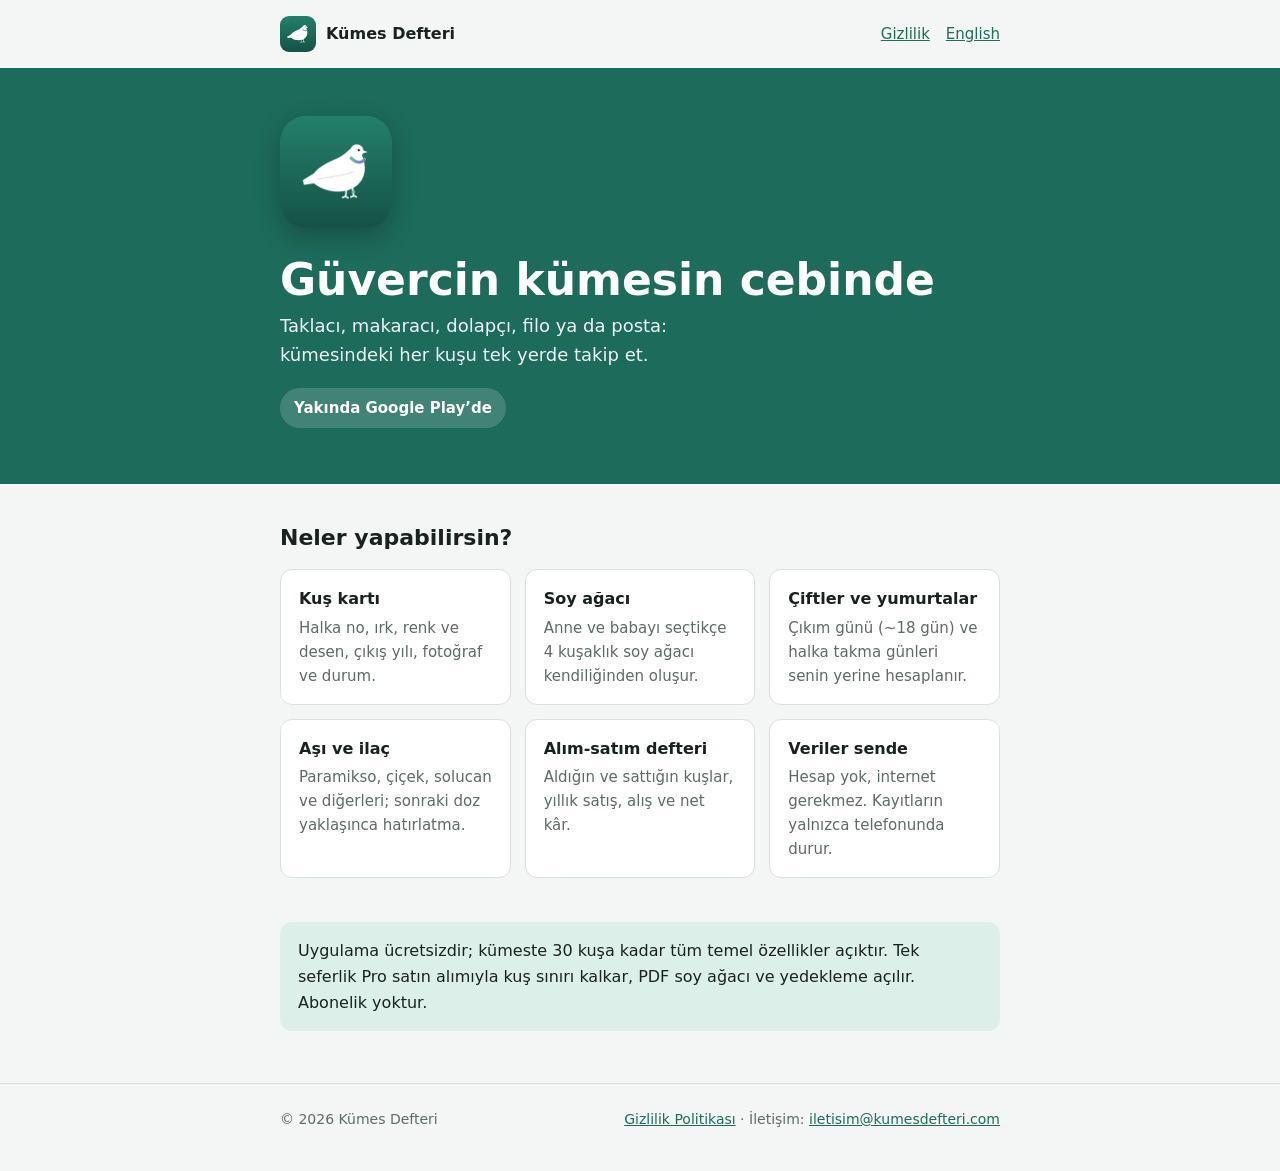
==== index.html @ eaa9dd6f "Kümes Defteri sitesi: tanıtım ve gizlilik sayfaları (TR/EN) Co-Authored-By: Claude Opus 5.5 <noreply" ====
<!doctype html>
<html lang="tr">
<head>
  <meta charset="utf-8">
  <meta name="viewport" content="width=device-width, initial-scale=1">
  <title>Kümes Defteri – Güvercin kümes takip uygulaması</title>
  <meta name="description" content="Güvercin yetiştiricileri için kümes defteri: soy ağacı, halka, çift ve yumurta takibi, aşı hatırlatmaları ve alım-satım defteri.">
  <link rel="icon" href="/favicon.png">
  <link rel="alternate" hreflang="en" href="https://kumesdefteri.com/en/">
  <meta property="og:title" content="Kümes Defteri">
  <meta property="og:description" content="Güvercin kümesin cebinde.">
  <meta property="og:image" content="https://kumesdefteri.com/img/og-tr.png">
  <link rel="stylesheet" href="/style.css">
</head>
<body>
  <div class="wrap">
    <header class="top">
      <a class="brand" href="/"><img src="/img/icon.png" alt="">Kümes Defteri</a>
      <nav><a href="/gizlilik/">Gizlilik</a><a href="/en/" lang="en">English</a></nav>
    </header>
  </div>

  <div class="hero">
    <div class="wrap">
      <img src="/img/icon.png" alt="Kümes Defteri simgesi">
      <div>
        <h1>Güvercin kümesin cebinde</h1>
        <p>Taklacı, makaracı, dolapçı, filo ya da posta: kümesindeki her kuşu tek yerde takip et.</p>
        <span class="badge">Yakında Google Play’de</span>
      </div>
    </div>
  </div>

  <main class="wrap">
    <section>
      <h2>Neler yapabilirsin?</h2>
      <div class="features">
        <div class="card"><h3>Kuş kartı</h3><p>Halka no, ırk, renk ve desen, çıkış yılı, fotoğraf ve durum.</p></div>
        <div class="card"><h3>Soy ağacı</h3><p>Anne ve babayı seçtikçe 4 kuşaklık soy ağacı kendiliğinden oluşur.</p></div>
        <div class="card"><h3>Çiftler ve yumurtalar</h3><p>Çıkım günü (~18 gün) ve halka takma günleri senin yerine hesaplanır.</p></div>
        <div class="card"><h3>Aşı ve ilaç</h3><p>Paramikso, çiçek, solucan ve diğerleri; sonraki doz yaklaşınca hatırlatma.</p></div>
        <div class="card"><h3>Alım-satım defteri</h3><p>Aldığın ve sattığın kuşlar, yıllık satış, alış ve net kâr.</p></div>
        <div class="card"><h3>Veriler sende</h3><p>Hesap yok, internet gerekmez. Kayıtların yalnızca telefonunda durur.</p></div>
      </div>
    </section>

    <section>
      <div class="note">
        Uygulama ücretsizdir; kümeste 30 kuşa kadar tüm temel özellikler açıktır. Tek seferlik Pro satın alımıyla kuş sınırı kalkar, PDF soy ağacı ve yedekleme açılır. Abonelik yoktur.
      </div>
    </section>
  </main>

  <footer>
    <div class="wrap">
      <span>© 2026 Kümes Defteri</span>
      <span><a href="/gizlilik/">Gizlilik Politikası</a> · İletişim: <a href="mailto:iletisim@kumesdefteri.com">iletisim@kumesdefteri.com</a></span>
    </div>
  </footer>
</body>
</html>
---- style.css ----
/* Kümes Defteri / LoftBook sitesi. Uygulamanın renkleriyle aynı: arduvaz nötrler + güvercin boynu yeşili. */
:root {
  --bg: #f4f6f5;
  --surface: #ffffff;
  --text: #1a2220;
  --muted: #5e6b67;
  --border: #d9e0dd;
  --accent: #1f6e5a;
  --accent-soft: #ddefe9;
  --hero: #1d6b5a;
  --hero-text: #ffffff;
  --font: system-ui, -apple-system, "Segoe UI", Roboto, Arial, sans-serif;
}
@media (prefers-color-scheme: dark) {
  :root {
    --bg: #101615;
    --surface: #18201e;
    --text: #e6edea;
    --muted: #9aa8a3;
    --border: #2b3633;
    --accent: #5bc2a3;
    --accent-soft: #17322b;
    --hero: #155247;
  }
}
* { box-sizing: border-box; }
body { margin: 0; background: var(--bg); color: var(--text); font-family: var(--font); line-height: 1.6; }
a { color: var(--accent); }
.wrap { max-width: 760px; margin: 0 auto; padding: 0 20px; }
header.top { display: flex; align-items: center; justify-content: space-between; gap: 12px; padding: 16px 0; }
header.top .brand { display: flex; align-items: center; gap: 10px; font-weight: 800; color: var(--text); text-decoration: none; }
header.top .brand img { width: 36px; height: 36px; border-radius: 9px; }
header.top nav { display: flex; gap: 16px; font-size: 15px; }
.hero { background: var(--hero); color: var(--hero-text); padding: 48px 0 56px; }
.hero .wrap { display: flex; gap: 28px; align-items: center; flex-wrap: wrap; }
.hero img { width: 112px; height: 112px; border-radius: 26px; box-shadow: 0 8px 24px rgba(0, 0, 0, 0.25); }
.hero h1 { margin: 0 0 8px; font-size: clamp(30px, 6vw, 44px); line-height: 1.1; text-wrap: balance; }
.hero p { margin: 0; font-size: 18px; opacity: 0.92; max-width: 34ch; }
.badge { display: inline-block; margin-top: 18px; padding: 8px 14px; border-radius: 999px; background: rgba(255, 255, 255, 0.16); font-weight: 700; font-size: 15px; }
section { padding: 36px 0 8px; }
h2 { font-size: 22px; margin: 0 0 14px; }
.features { display: grid; grid-template-columns: repeat(auto-fit, minmax(220px, 1fr)); gap: 14px; }
.card { background: var(--surface); border: 1px solid var(--border); border-radius: 12px; padding: 16px 18px; }
.card h3 { margin: 0 0 4px; font-size: 16px; }
.card p { margin: 0; color: var(--muted); font-size: 15px; }
.note { background: var(--accent-soft); border-radius: 12px; padding: 16px 18px; }
footer { margin-top: 44px; padding: 24px 0 40px; border-top: 1px solid var(--border); color: var(--muted); font-size: 14px; }
footer .wrap { display: flex; flex-wrap: wrap; gap: 8px 20px; justify-content: space-between; }
/* Gizlilik sayfaları */
article { padding: 28px 0 8px; }
article h1 { font-size: 28px; line-height: 1.2; margin: 0 0 4px; text-wrap: balance; }
article .updated { color: var(--muted); margin: 0 0 24px; }
article h2 { font-size: 19px; margin: 28px 0 8px; }
article ul { padding-left: 1.2em; }
article li { margin: 4px 0; }
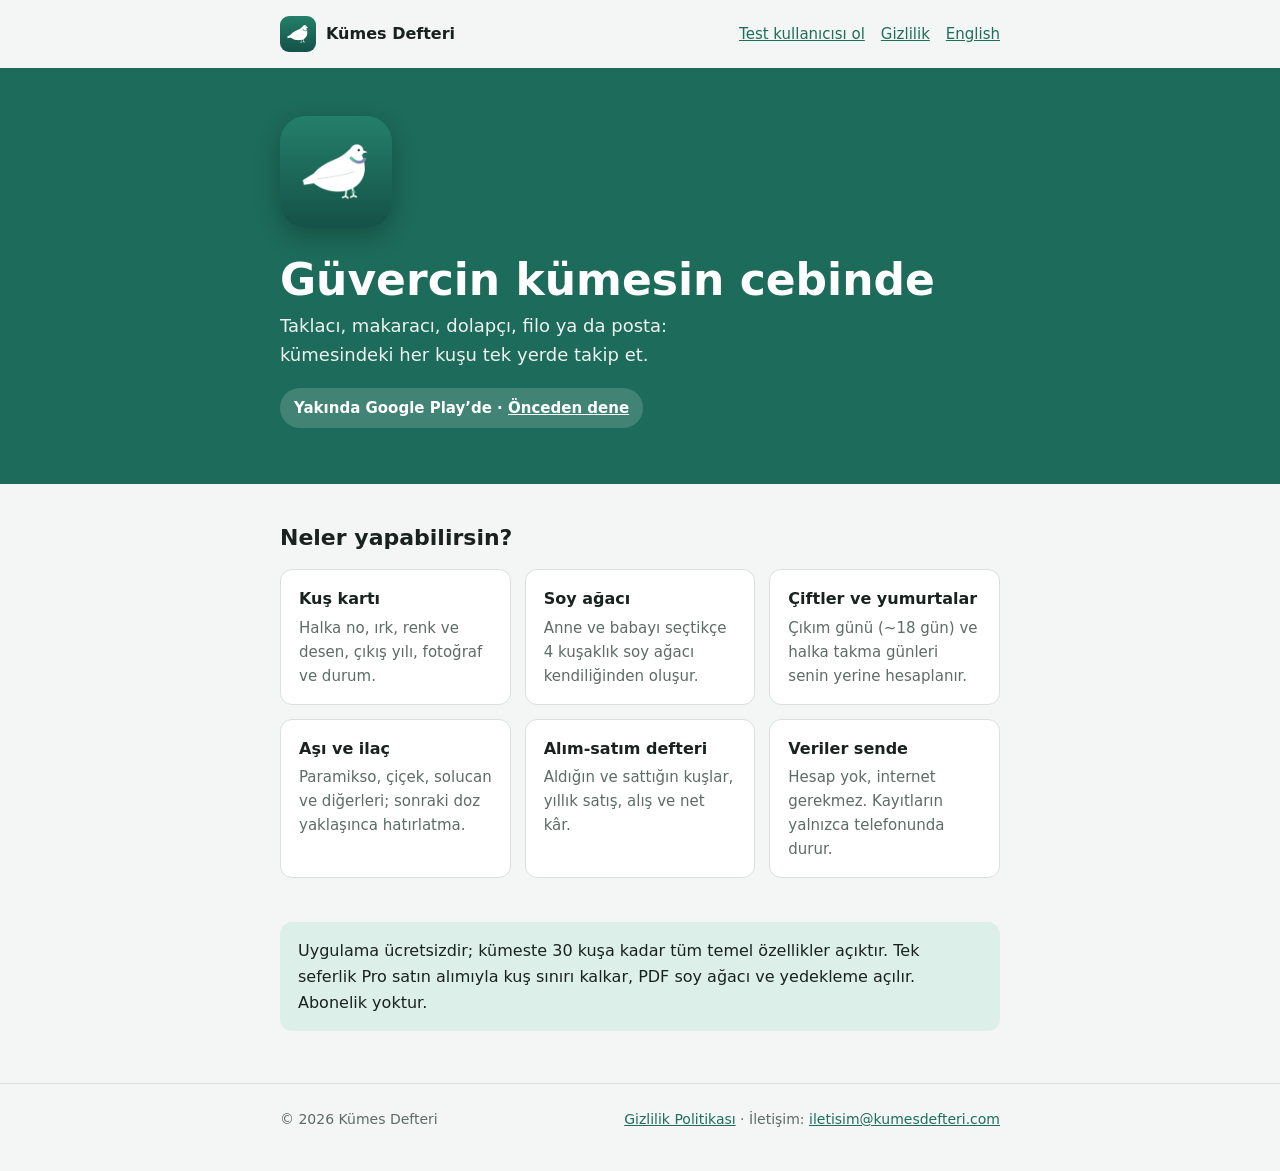
==== commit dd32e834: "Add tester sign-up pages (tr/en) and link them from home Co-Authored-By: Claude Opus 5.5 <noreply@an" ====
--- a/index.html
+++ b/index.html
@@ -16,7 +16,7 @@
   <div class="wrap">
     <header class="top">
       <a class="brand" href="/"><img src="/img/icon.png" alt="">Kümes Defteri</a>
-      <nav><a href="/gizlilik/">Gizlilik</a><a href="/en/" lang="en">English</a></nav>
+      <nav><a href="/test/">Test kullanıcısı ol</a><a href="/gizlilik/">Gizlilik</a><a href="/en/" lang="en">English</a></nav>
     </header>
   </div>
 
@@ -26,7 +26,7 @@
       <div>
         <h1>Güvercin kümesin cebinde</h1>
         <p>Taklacı, makaracı, dolapçı, filo ya da posta: kümesindeki her kuşu tek yerde takip et.</p>
-        <span class="badge">Yakında Google Play’de</span>
+        <span class="badge">Yakında Google Play’de · <a href="/test/">Önceden dene</a></span>
       </div>
     </div>
   </div>
--- a/style.css
+++ b/style.css
@@ -53,3 +53,18 @@
 article h2 { font-size: 19px; margin: 28px 0 8px; }
 article ul { padding-left: 1.2em; }
 article li { margin: 4px 0; }
+/* Test kullanıcısı sayfası */
+section p { margin: 0 0 10px; }
+section ul { padding-left: 1.2em; margin: 0 0 14px; }
+section li { margin: 4px 0; }
+.steps { list-style: none; padding: 0; margin: 0; display: grid; gap: 12px; counter-reset: step; }
+.steps li { counter-increment: step; background: var(--surface); border: 1px solid var(--border); border-radius: 12px; padding: 14px 18px 14px 60px; position: relative; margin: 0; }
+.steps li::before { content: counter(step); position: absolute; left: 16px; top: 14px; width: 30px; height: 30px; border-radius: 50%; background: var(--accent); color: var(--surface); font-weight: 800; display: grid; place-items: center; }
+.steps li strong { display: block; }
+.steps li span { color: var(--muted); font-size: 15px; }
+.cta { display: inline-block; margin-top: 18px; padding: 14px 24px; border-radius: 999px; background: #ffffff; color: #155247; font-weight: 800; font-size: 17px; text-decoration: none; }
+.cta:hover { background: #ddefe9; }
+.cta.inline { background: var(--accent); color: var(--surface); margin-top: 6px; }
+.cta.inline:hover { filter: brightness(1.08); }
+.small { color: var(--muted); font-size: 14px; }
+.badge a { color: inherit; }
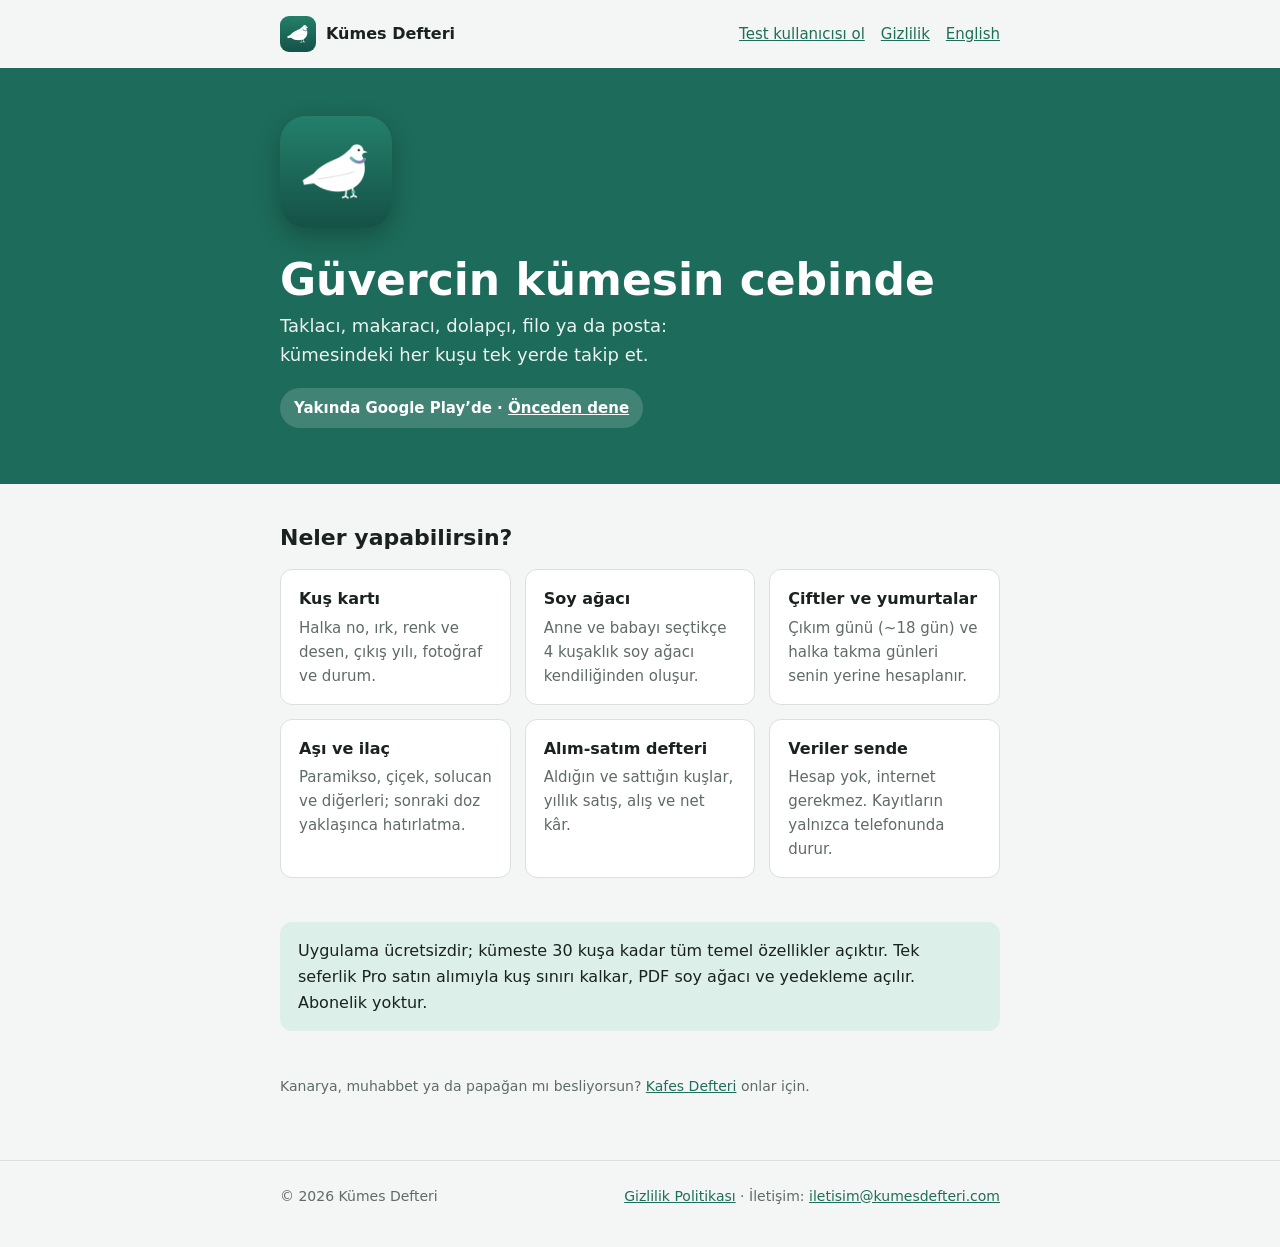
==== commit e15f37b1: "Kafes Defteri pages (tr/en landing and privacy), cross-links, mobile menu fix Co-Authored-By: Claude" ====
--- a/index.html
+++ b/index.html
@@ -49,6 +49,9 @@
         Uygulama ücretsizdir; kümeste 30 kuşa kadar tüm temel özellikler açıktır. Tek seferlik Pro satın alımıyla kuş sınırı kalkar, PDF soy ağacı ve yedekleme açılır. Abonelik yoktur.
       </div>
     </section>
+    <section>
+      <p class="small">Kanarya, muhabbet ya da papağan mı besliyorsun? <a href="/kafes/">Kafes Defteri</a> onlar için.</p>
+    </section>
   </main>
 
   <footer>
--- a/style.css
+++ b/style.css
@@ -30,7 +30,8 @@
 header.top { display: flex; align-items: center; justify-content: space-between; gap: 12px; padding: 16px 0; }
 header.top .brand { display: flex; align-items: center; gap: 10px; font-weight: 800; color: var(--text); text-decoration: none; }
 header.top .brand img { width: 36px; height: 36px; border-radius: 9px; }
-header.top nav { display: flex; gap: 16px; font-size: 15px; }
+header.top nav { display: flex; flex-wrap: wrap; justify-content: flex-end; gap: 4px 16px; font-size: 15px; }
+header.top nav a, header.top .brand { white-space: nowrap; }
 .hero { background: var(--hero); color: var(--hero-text); padding: 48px 0 56px; }
 .hero .wrap { display: flex; gap: 28px; align-items: center; flex-wrap: wrap; }
 .hero img { width: 112px; height: 112px; border-radius: 26px; box-shadow: 0 8px 24px rgba(0, 0, 0, 0.25); }
